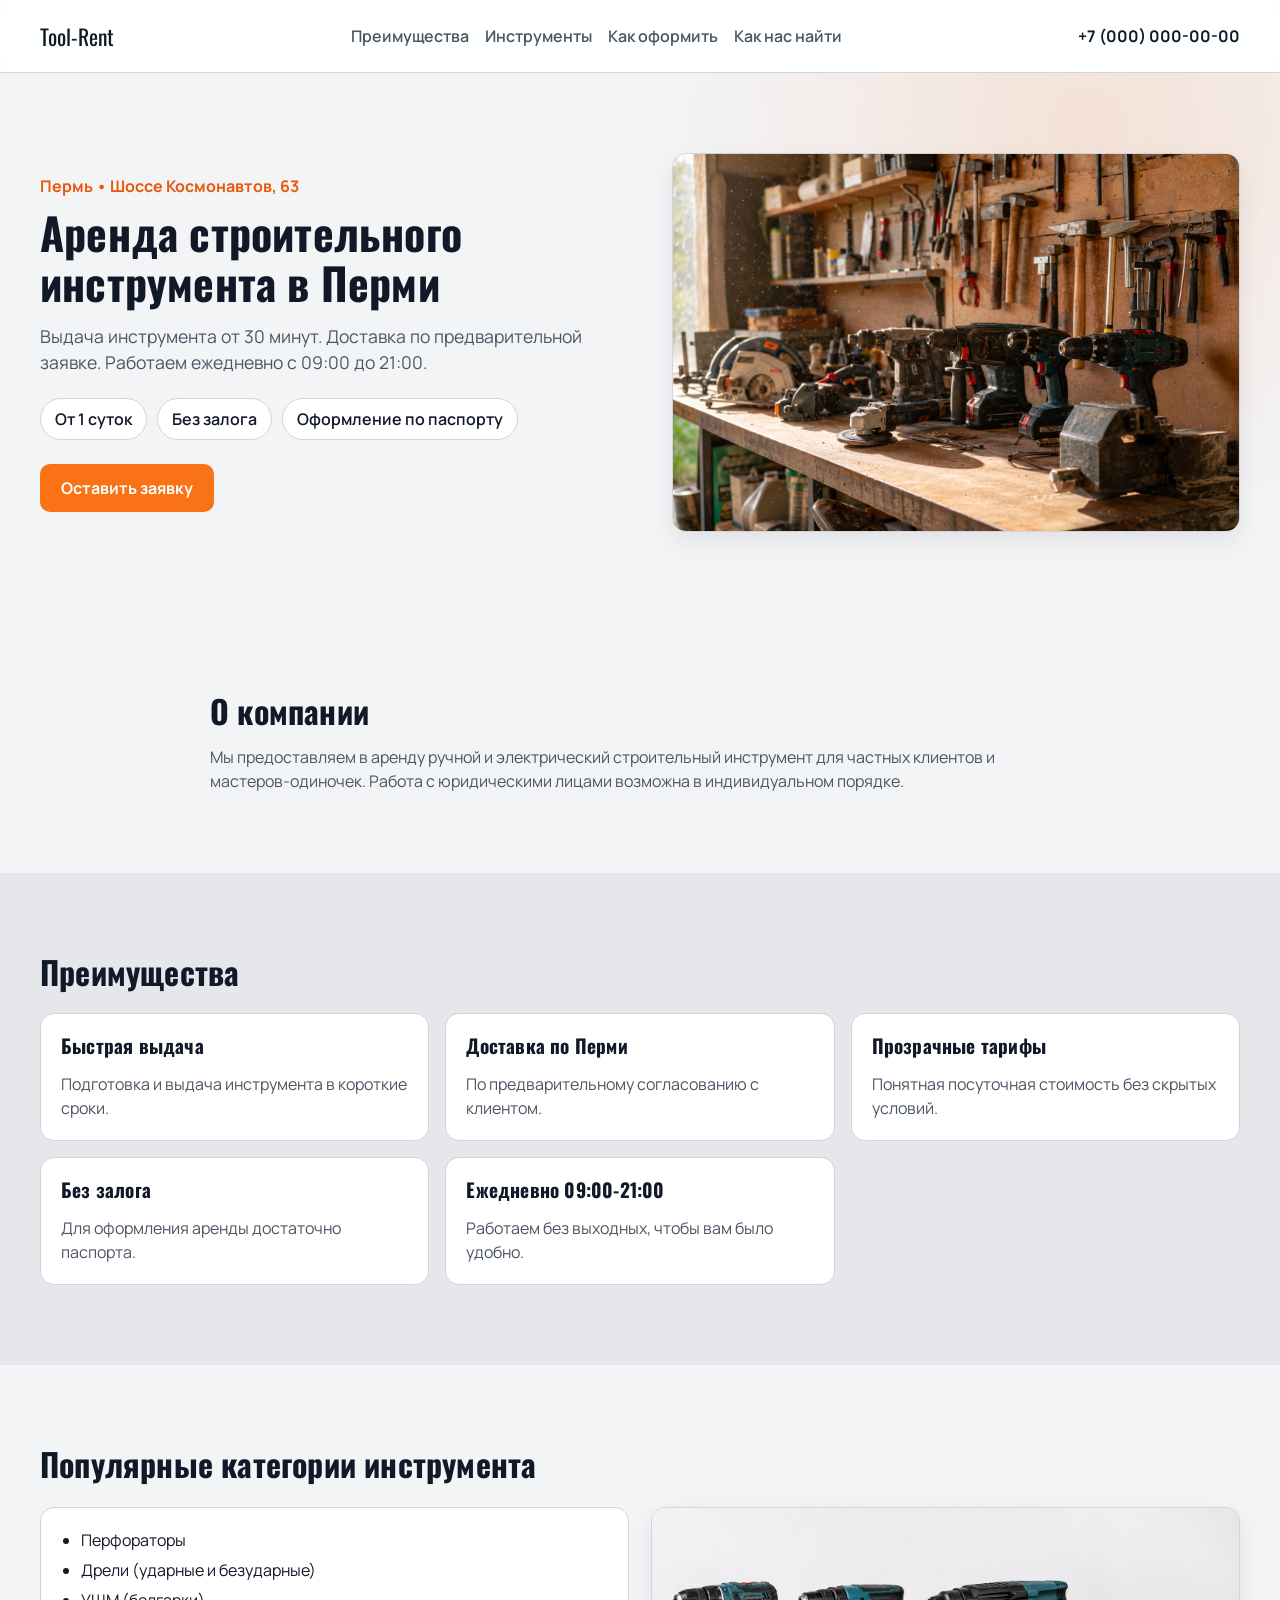
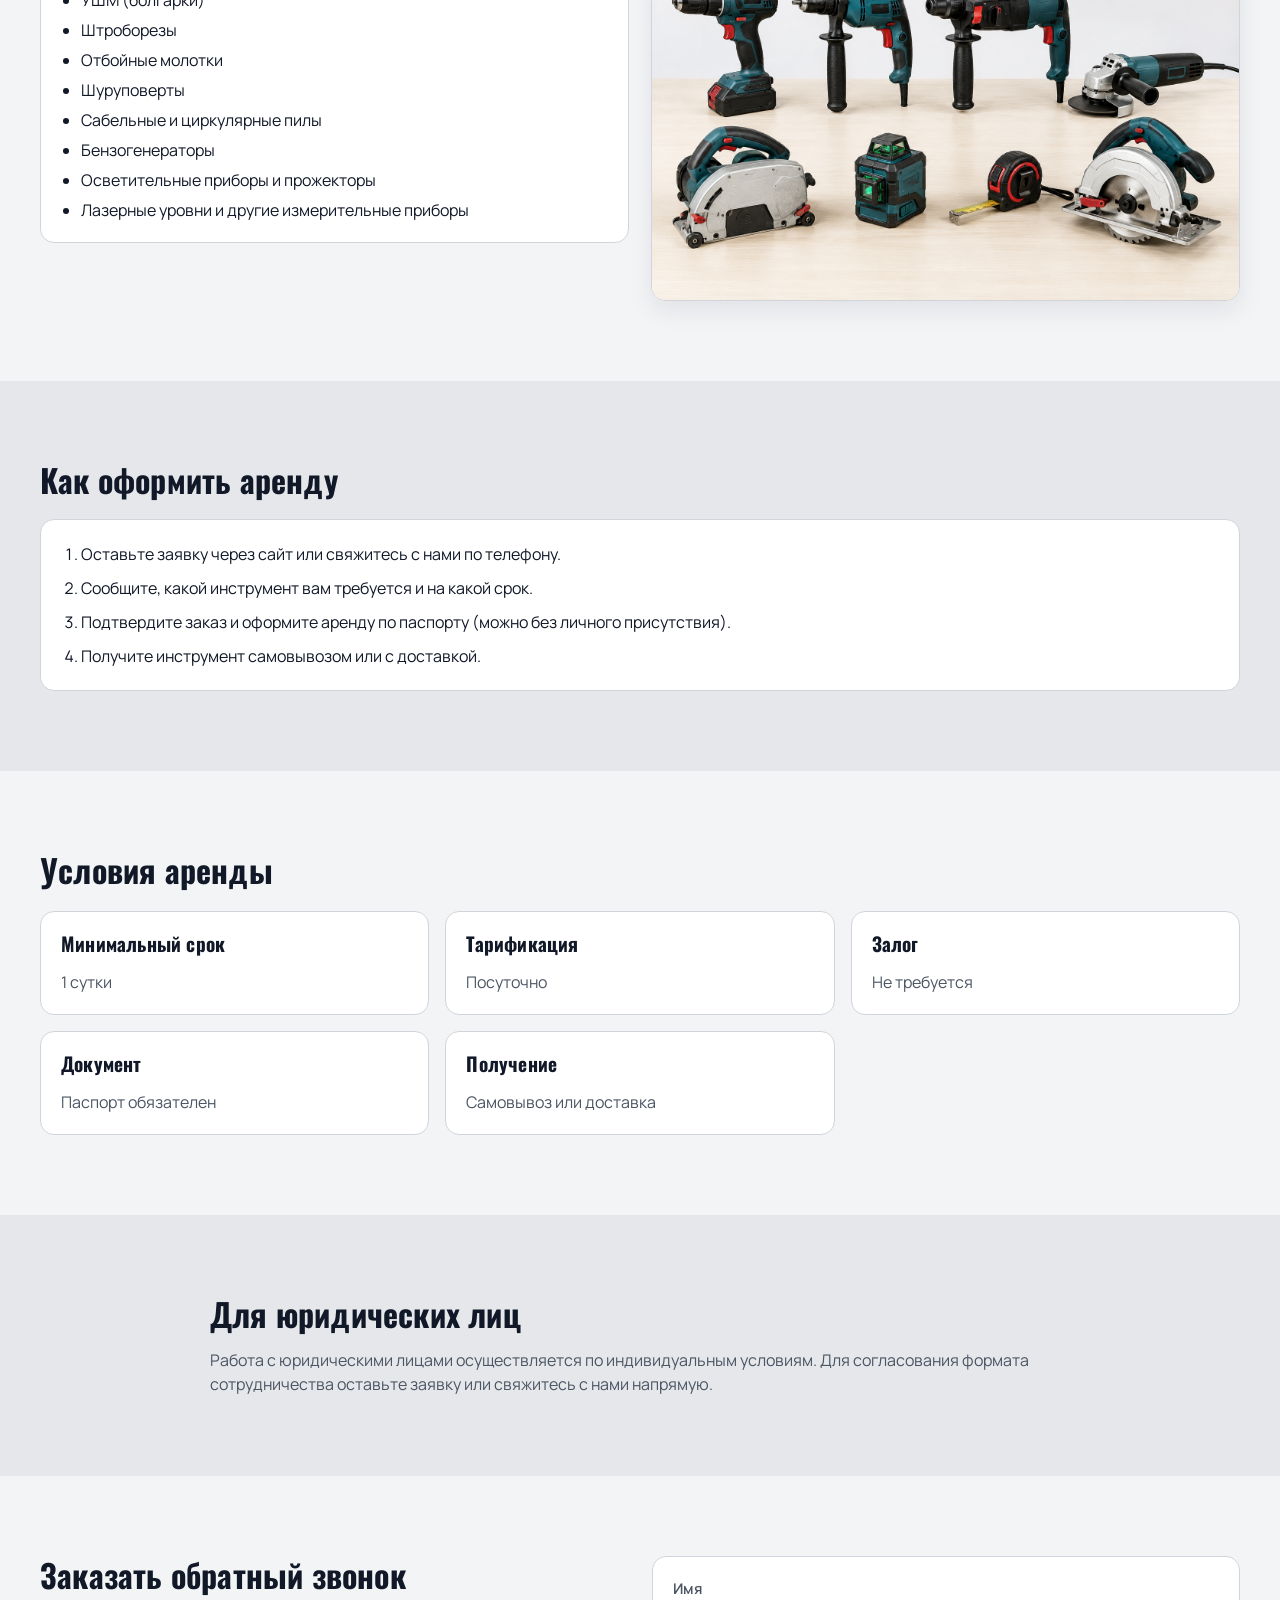
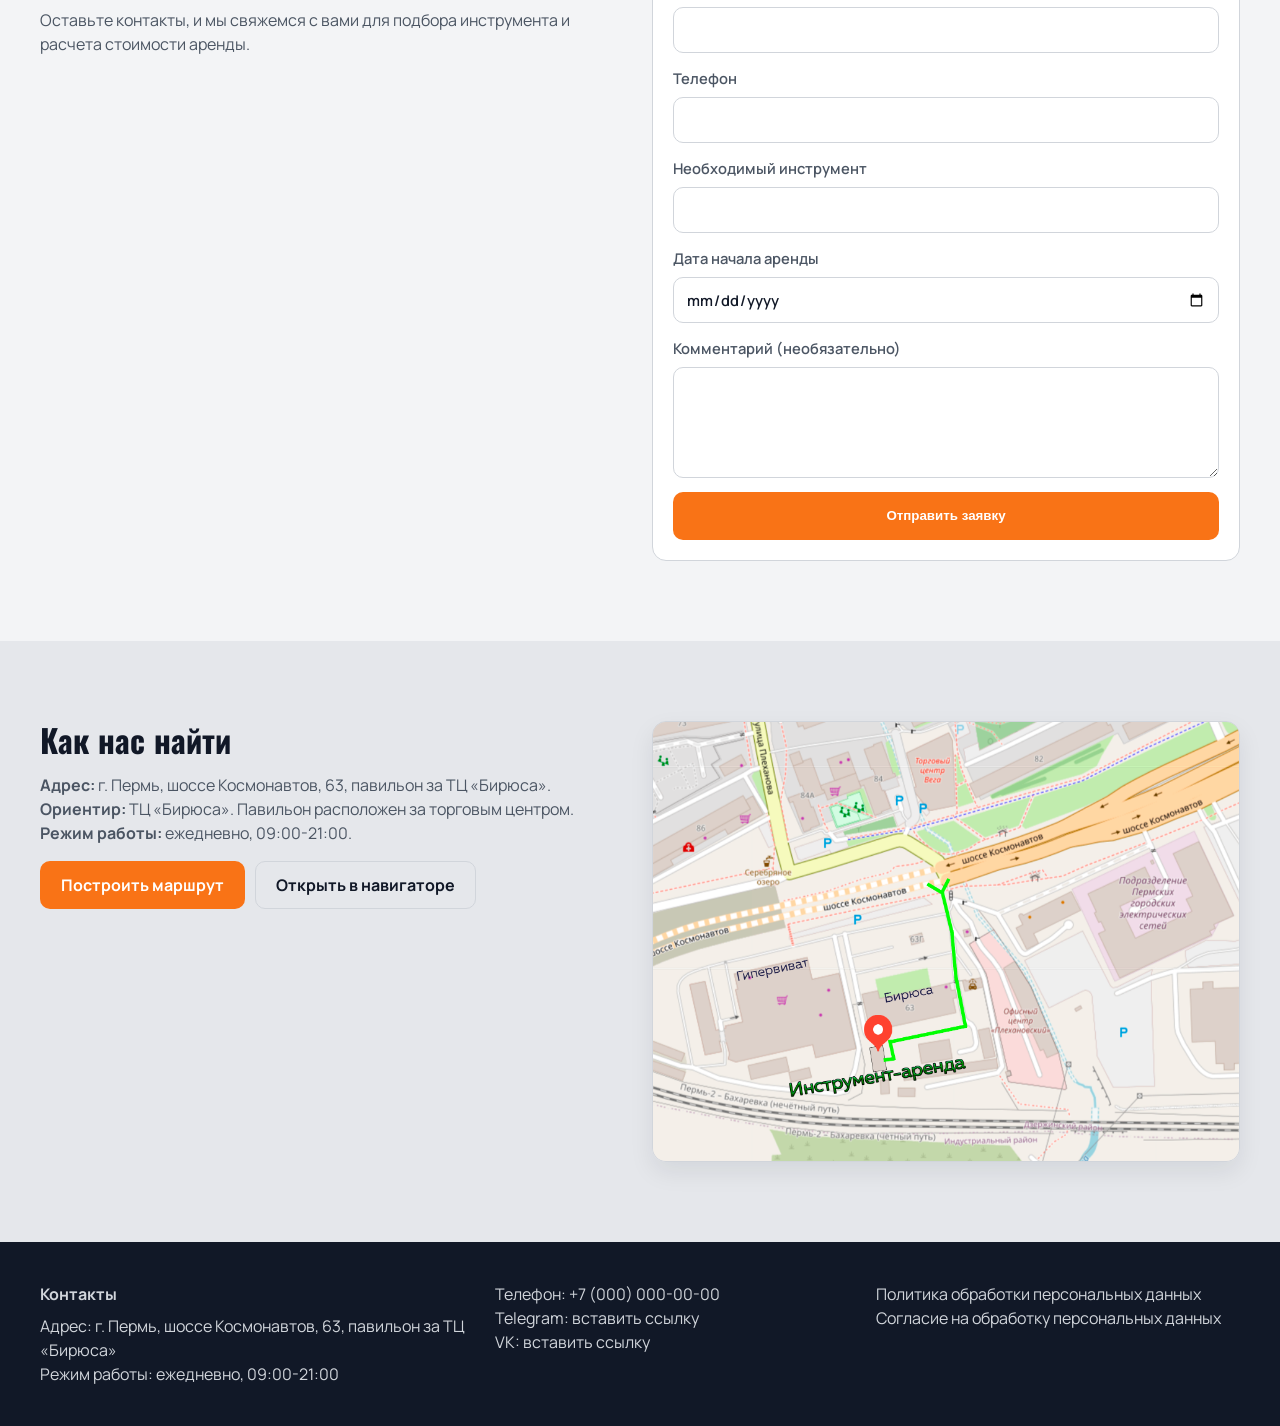
==== index.html @ 18661fe2 "Initial commit: landing content and styles" ====
﻿<!doctype html>
<html lang="ru">
<head>
  <meta charset="UTF-8" />
  <meta name="viewport" content="width=device-width, initial-scale=1.0" />
  <title>Аренда строительного инструмента в Перми</title>
  <meta name="description" content="Аренда строительного инструмента в Перми. Выдача от 30 минут, доставка по предварительной заявке, без залога, оформление по паспорту." />
  <meta property="og:title" content="Аренда строительного инструмента в Перми" />
  <meta property="og:description" content="Выдача от 30 минут. Доставка по предварительной заявке. Без залога. От 1 суток." />
  <meta property="og:type" content="website" />
  <meta property="og:image" content="hero-img.png" />
  <meta name="theme-color" content="#f97316" />

  <link rel="preconnect" href="https://fonts.googleapis.com" />
  <link rel="preconnect" href="https://fonts.gstatic.com" crossorigin />
  <link href="https://fonts.googleapis.com/css2?family=Manrope:wght@400;500;600;700&family=Oswald:wght@600;700&display=swap" rel="stylesheet" />
  <link rel="stylesheet" href="style.css" />
</head>
<body>
  <header class="site-header">
    <div class="container header-inner">
      <a class="logo" href="#top">Tool-Rent</a>
      <nav class="main-nav" aria-label="Навигация">
        <a href="#advantages">Преимущества</a>
        <a href="#catalog">Инструменты</a>
        <a href="#how">Как оформить</a>
        <a href="#location">Как нас найти</a>
      </nav>
      <a class="header-phone" href="tel:+70000000000">+7 (000) 000-00-00</a>
    </div>
  </header>

  <main id="top">
    <section class="hero section">
      <div class="container hero-grid">
        <div class="hero-content">
          <p class="eyebrow">Пермь • Шоссе Космонавтов, 63</p>
          <h1>Аренда строительного инструмента в Перми</h1>
          <p class="lead">Выдача инструмента от 30 минут. Доставка по предварительной заявке. Работаем ежедневно с 09:00 до 21:00.</p>

          <ul class="hero-points" aria-label="Условия аренды">
            <li>От 1 суток</li>
            <li>Без залога</li>
            <li>Оформление по паспорту</li>
          </ul>

          <a class="btn btn-primary" href="#request">Оставить заявку</a>
        </div>

        <figure class="hero-image-wrap">
          <img src="hero-img.png" alt="Электроинструменты для аренды" class="hero-image" />
        </figure>
      </div>
    </section>

    <section id="about" class="section">
      <div class="container narrow">
        <h2>О компании</h2>
        <p>Мы предоставляем в аренду ручной и электрический строительный инструмент для частных клиентов и мастеров-одиночек. Работа с юридическими лицами возможна в индивидуальном порядке.</p>
      </div>
    </section>

    <section id="advantages" class="section section-alt">
      <div class="container">
        <h2>Преимущества</h2>
        <div class="cards-grid">
          <article class="card"><h3>Быстрая выдача</h3><p>Подготовка и выдача инструмента в короткие сроки.</p></article>
          <article class="card"><h3>Доставка по Перми</h3><p>По предварительному согласованию с клиентом.</p></article>
          <article class="card"><h3>Прозрачные тарифы</h3><p>Понятная посуточная стоимость без скрытых условий.</p></article>
          <article class="card"><h3>Без залога</h3><p>Для оформления аренды достаточно паспорта.</p></article>
          <article class="card"><h3>Ежедневно 09:00-21:00</h3><p>Работаем без выходных, чтобы вам было удобно.</p></article>
        </div>
      </div>
    </section>

    <section id="catalog" class="section">
      <div class="container">
        <h2>Популярные категории инструмента</h2>
        <div class="catalog-layout">
          <ul class="catalog-list">
            <li>Перфораторы</li>
            <li>Дрели (ударные и безударные)</li>
            <li>УШМ (болгарки)</li>
            <li>Штроборезы</li>
            <li>Отбойные молотки</li>
            <li>Шуруповерты</li>
            <li>Сабельные и циркулярные пилы</li>
            <li>Бензогенераторы</li>
            <li>Осветительные приборы и прожекторы</li>
            <li>Лазерные уровни и другие измерительные приборы</li>
          </ul>
          <img src="tools-types.png" alt="Разные типы строительного инструмента" class="catalog-image" />
        </div>
      </div>
    </section>

    <section id="how" class="section section-alt">
      <div class="container">
        <h2>Как оформить аренду</h2>
        <ol class="steps">
          <li>Оставьте заявку через сайт или свяжитесь с нами по телефону.</li>
          <li>Сообщите, какой инструмент вам требуется и на какой срок.</li>
          <li>Подтвердите заказ и оформите аренду по паспорту (можно без личного присутствия).</li>
          <li>Получите инструмент самовывозом или с доставкой.</li>
        </ol>
      </div>
    </section>

    <section id="terms" class="section">
      <div class="container">
        <h2>Условия аренды</h2>
        <div class="terms-grid">
          <article class="term"><h3>Минимальный срок</h3><p>1 сутки</p></article>
          <article class="term"><h3>Тарификация</h3><p>Посуточно</p></article>
          <article class="term"><h3>Залог</h3><p>Не требуется</p></article>
          <article class="term"><h3>Документ</h3><p>Паспорт обязателен</p></article>
          <article class="term"><h3>Получение</h3><p>Самовывоз или доставка</p></article>
        </div>
      </div>
    </section>

    <section id="legal-entities" class="section section-alt">
      <div class="container narrow">
        <h2>Для юридических лиц</h2>
        <p>Работа с юридическими лицами осуществляется по индивидуальным условиям. Для согласования формата сотрудничества оставьте заявку или свяжитесь с нами напрямую.</p>
      </div>
    </section>

    <section id="request" class="section">
      <div class="container request-grid">
        <div>
          <h2>Заказать обратный звонок</h2>
          <p>Оставьте контакты, и мы свяжемся с вами для подбора инструмента и расчета стоимости аренды.</p>
        </div>

        <form class="request-form" action="#" method="post">
          <label>
            Имя
            <input type="text" name="name" autocomplete="name" required />
          </label>
          <label>
            Телефон
            <input type="tel" name="phone" autocomplete="tel" required />
          </label>
          <label>
            Необходимый инструмент
            <input type="text" name="tool" required />
          </label>
          <label>
            Дата начала аренды
            <input type="date" name="start_date" required />
          </label>
          <label>
            Комментарий (необязательно)
            <textarea name="comment" rows="4"></textarea>
          </label>
          <button type="submit" class="btn btn-primary">Отправить заявку</button>
        </form>
      </div>
    </section>

    <section id="location" class="section section-alt">
      <div class="container location-grid">
        <div>
          <h2>Как нас найти</h2>
          <p><strong>Адрес:</strong> г. Пермь, шоссе Космонавтов, 63, павильон за ТЦ «Бирюса».</p>
          <p><strong>Ориентир:</strong> ТЦ «Бирюса». Павильон расположен за торговым центром.</p>
          <p><strong>Режим работы:</strong> ежедневно, 09:00-21:00.</p>
          <div class="location-actions">
            <a class="btn btn-primary" href="https://2gis.ru/perm/search/%D0%A8.%D0%BA%D0%BE%D1%81%D0%BC%D0%BE%D0%BD%D0%B0%D0%B2%D1%82%D0%BE%D0%B2%2063" target="_blank" rel="noopener noreferrer">Построить маршрут</a>
            <a class="btn btn-ghost" href="https://2gis.ru/perm/geo/2252435468871541" target="_blank" rel="noopener noreferrer">Открыть в навигаторе</a>
          </div>
        </div>
        <img src="map.png" alt="Карта проезда к павильону за ТЦ Бирюса" class="map-image" />
      </div>
    </section>
  </main>

  <footer class="site-footer">
    <div class="container footer-grid">
      <div>
        <p class="footer-title">Контакты</p>
        <p>Адрес: г. Пермь, шоссе Космонавтов, 63, павильон за ТЦ «Бирюса»</p>
        <p>Режим работы: ежедневно, 09:00-21:00</p>
      </div>
      <div>
        <p><a href="tel:+70000000000">Телефон: +7 (000) 000-00-00</a></p>
        <p><a href="#" target="_blank" rel="noopener noreferrer">Telegram: вставить ссылку</a></p>
        <p><a href="#" target="_blank" rel="noopener noreferrer">VK: вставить ссылку</a></p>
      </div>
      <div>
        <p><a href="#">Политика обработки персональных данных</a></p>
        <p><a href="#">Согласие на обработку персональных данных</a></p>
      </div>
    </div>
  </footer>
</body>
</html>
---- style.css ----
﻿:root {
  --bg: #f3f4f6;
  --surface: #ffffff;
  --surface-alt: #e5e7eb;

  --text: #111827;
  --text-muted: #4b5563;

  --brand: #f97316;
  --brand-hover: #ea580c;
  --brand-contrast: #ffffff;

  --line: #d1d5db;
  --shadow: 0 10px 24px rgba(17, 24, 39, 0.08);

  --radius: 14px;
  --container: 1200px;
}

* {
  box-sizing: border-box;
}

html {
  scroll-behavior: smooth;
}

body {
  margin: 0;
  font-family: "Manrope", sans-serif;
  color: var(--text);
  background: var(--bg);
  line-height: 1.5;
}

img {
  max-width: 100%;
  display: block;
}

a {
  color: inherit;
}

.container {
  width: min(var(--container), calc(100% - 40px));
  margin-inline: auto;
}

.narrow {
  max-width: 860px;
}

.section {
  padding: 80px 0;
}

.section-alt {
  background: var(--surface-alt);
}

h1,
h2,
h3 {
  margin: 0 0 14px;
  font-family: "Oswald", sans-serif;
  letter-spacing: 0.2px;
}

h1 {
  font-size: clamp(2rem, 4vw, 2.75rem);
  line-height: 1.15;
}

h2 {
  font-size: clamp(1.65rem, 3vw, 2rem);
  line-height: 1.2;
}

h3 {
  font-size: 1.2rem;
  line-height: 1.25;
}

p {
  margin: 0;
  color: var(--text-muted);
}

ul,
ol {
  margin: 0;
  padding-left: 20px;
}

.site-header {
  position: sticky;
  top: 0;
  z-index: 20;
  background: rgba(255, 255, 255, 0.92);
  backdrop-filter: blur(8px);
  border-bottom: 1px solid var(--line);
}

.header-inner {
  min-height: 72px;
  display: flex;
  align-items: center;
  justify-content: space-between;
  gap: 18px;
}

.logo {
  font-family: "Oswald", sans-serif;
  font-size: 1.35rem;
  text-decoration: none;
}

.main-nav {
  display: flex;
  gap: 16px;
  flex-wrap: wrap;
}

.main-nav a {
  text-decoration: none;
  color: var(--text-muted);
  font-weight: 600;
}

.main-nav a:hover,
.main-nav a:focus-visible {
  color: var(--text);
}

.header-phone {
  font-weight: 700;
  text-decoration: none;
}

.hero {
  background:
    radial-gradient(circle at 85% 10%, rgba(249, 115, 22, 0.14), transparent 35%),
    var(--bg);
}

.hero-grid {
  display: grid;
  grid-template-columns: 1.05fr 1fr;
  align-items: center;
  gap: 36px;
}

.eyebrow {
  margin-bottom: 10px;
  font-weight: 700;
  color: var(--brand-hover);
}

.lead {
  font-size: 1.1rem;
  margin-bottom: 22px;
  max-width: 62ch;
}

.hero-points {
  list-style: none;
  display: flex;
  flex-wrap: wrap;
  gap: 10px;
  padding: 0;
  margin: 0 0 24px;
}

.hero-points li {
  background: var(--surface);
  border: 1px solid var(--line);
  border-radius: 999px;
  padding: 8px 14px;
  font-weight: 600;
}

.hero-image-wrap {
  margin: 0;
  background: var(--surface);
  border: 1px solid var(--line);
  border-radius: var(--radius);
  overflow: hidden;
  box-shadow: var(--shadow);
}

.hero-image {
  width: 100%;
  height: 100%;
  object-fit: cover;
}

.btn {
  display: inline-flex;
  align-items: center;
  justify-content: center;
  min-height: 48px;
  border-radius: 10px;
  padding: 0 20px;
  border: 1px solid transparent;
  font-weight: 700;
  text-decoration: none;
  transition: 0.2s ease;
}

.btn-primary {
  background: var(--brand);
  color: var(--brand-contrast);
}

.btn-primary:hover,
.btn-primary:focus-visible {
  background: var(--brand-hover);
}

.btn-ghost {
  background: transparent;
  border-color: var(--line);
  color: var(--text);
}

.btn-ghost:hover,
.btn-ghost:focus-visible {
  background: var(--surface);
}

.cards-grid,
.terms-grid {
  margin-top: 22px;
  display: grid;
  grid-template-columns: repeat(3, minmax(0, 1fr));
  gap: 16px;
}

.card,
.term {
  background: var(--surface);
  border: 1px solid var(--line);
  border-radius: var(--radius);
  padding: 20px;
  transition: 0.2s ease;
}

.card:hover,
.term:hover {
  transform: translateY(-2px);
  box-shadow: var(--shadow);
}

.card p,
.term p {
  margin-top: 8px;
}

.catalog-layout {
  margin-top: 24px;
  display: grid;
  grid-template-columns: 1fr 1fr;
  gap: 22px;
  align-items: start;
}

.catalog-list {
  background: var(--surface);
  border: 1px solid var(--line);
  border-radius: var(--radius);
  padding: 20px 20px 20px 40px;
}

.catalog-list li + li {
  margin-top: 6px;
}

.catalog-image,
.map-image {
  width: 100%;
  border-radius: var(--radius);
  border: 1px solid var(--line);
  box-shadow: var(--shadow);
}

.steps {
  margin-top: 20px;
  background: var(--surface);
  border: 1px solid var(--line);
  border-radius: var(--radius);
  padding: 22px 22px 22px 40px;
}

.steps li + li {
  margin-top: 10px;
}

.request-grid,
.location-grid {
  display: grid;
  grid-template-columns: 1fr 1fr;
  gap: 24px;
  align-items: start;
}

.request-form {
  background: var(--surface);
  border: 1px solid var(--line);
  border-radius: var(--radius);
  padding: 20px;
  display: grid;
  gap: 14px;
}

.request-form label {
  display: grid;
  gap: 8px;
  font-size: 0.92rem;
  color: var(--text-muted);
  font-weight: 600;
}

.request-form input,
.request-form textarea {
  width: 100%;
  border: 1px solid var(--line);
  border-radius: 10px;
  padding: 10px 12px;
  font: inherit;
  color: var(--text);
  background: #fff;
}

.request-form input {
  min-height: 46px;
}

.request-form input:focus,
.request-form textarea:focus {
  outline: 2px solid transparent;
  border-color: var(--brand);
  box-shadow: 0 0 0 3px rgba(249, 115, 22, 0.2);
}

.location-actions {
  margin-top: 16px;
  display: flex;
  gap: 10px;
  flex-wrap: wrap;
}

.site-footer {
  background: #111827;
  color: #e5e7eb;
  padding: 40px 0;
}

.site-footer p,
.site-footer a {
  color: #d1d5db;
  text-decoration: none;
}

.site-footer a:hover,
.site-footer a:focus-visible {
  color: #fff;
}

.footer-grid {
  display: grid;
  grid-template-columns: 1.2fr 1fr 1fr;
  gap: 18px;
}

.footer-title {
  margin-bottom: 8px;
  color: #fff;
  font-weight: 700;
}

@media (max-width: 1024px) {
  .section {
    padding: 64px 0;
  }

  .hero-grid,
  .catalog-layout,
  .request-grid,
  .location-grid {
    grid-template-columns: 1fr;
  }

  .cards-grid,
  .terms-grid,
  .footer-grid {
    grid-template-columns: repeat(2, minmax(0, 1fr));
  }
}

@media (max-width: 768px) {
  .container {
    width: calc(100% - 32px);
  }

  .header-inner {
    min-height: 64px;
    flex-wrap: wrap;
    padding: 10px 0;
  }

  .main-nav {
    order: 3;
    width: 100%;
  }

  .main-nav a {
    font-size: 0.94rem;
  }

  .cards-grid,
  .terms-grid,
  .footer-grid {
    grid-template-columns: 1fr;
  }

  .section {
    padding: 48px 0;
  }

  .btn {
    width: 100%;
  }
}
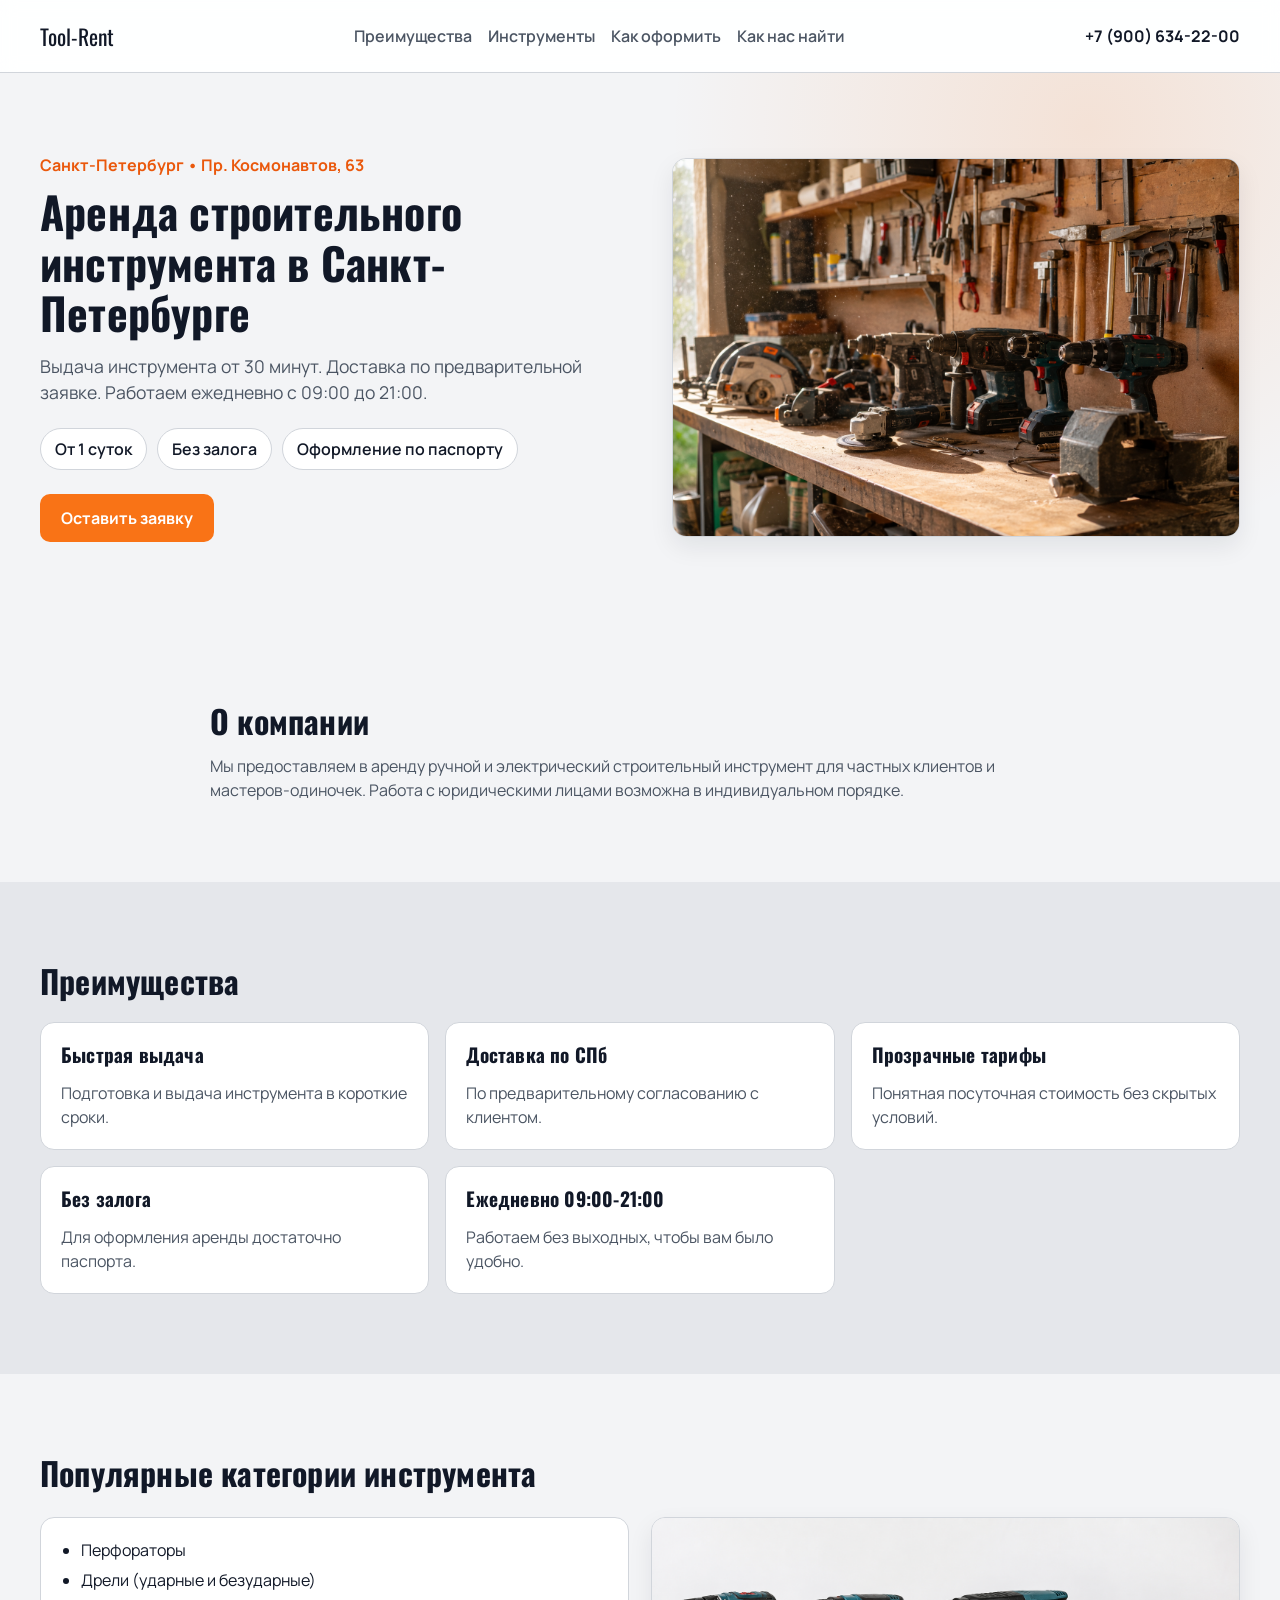
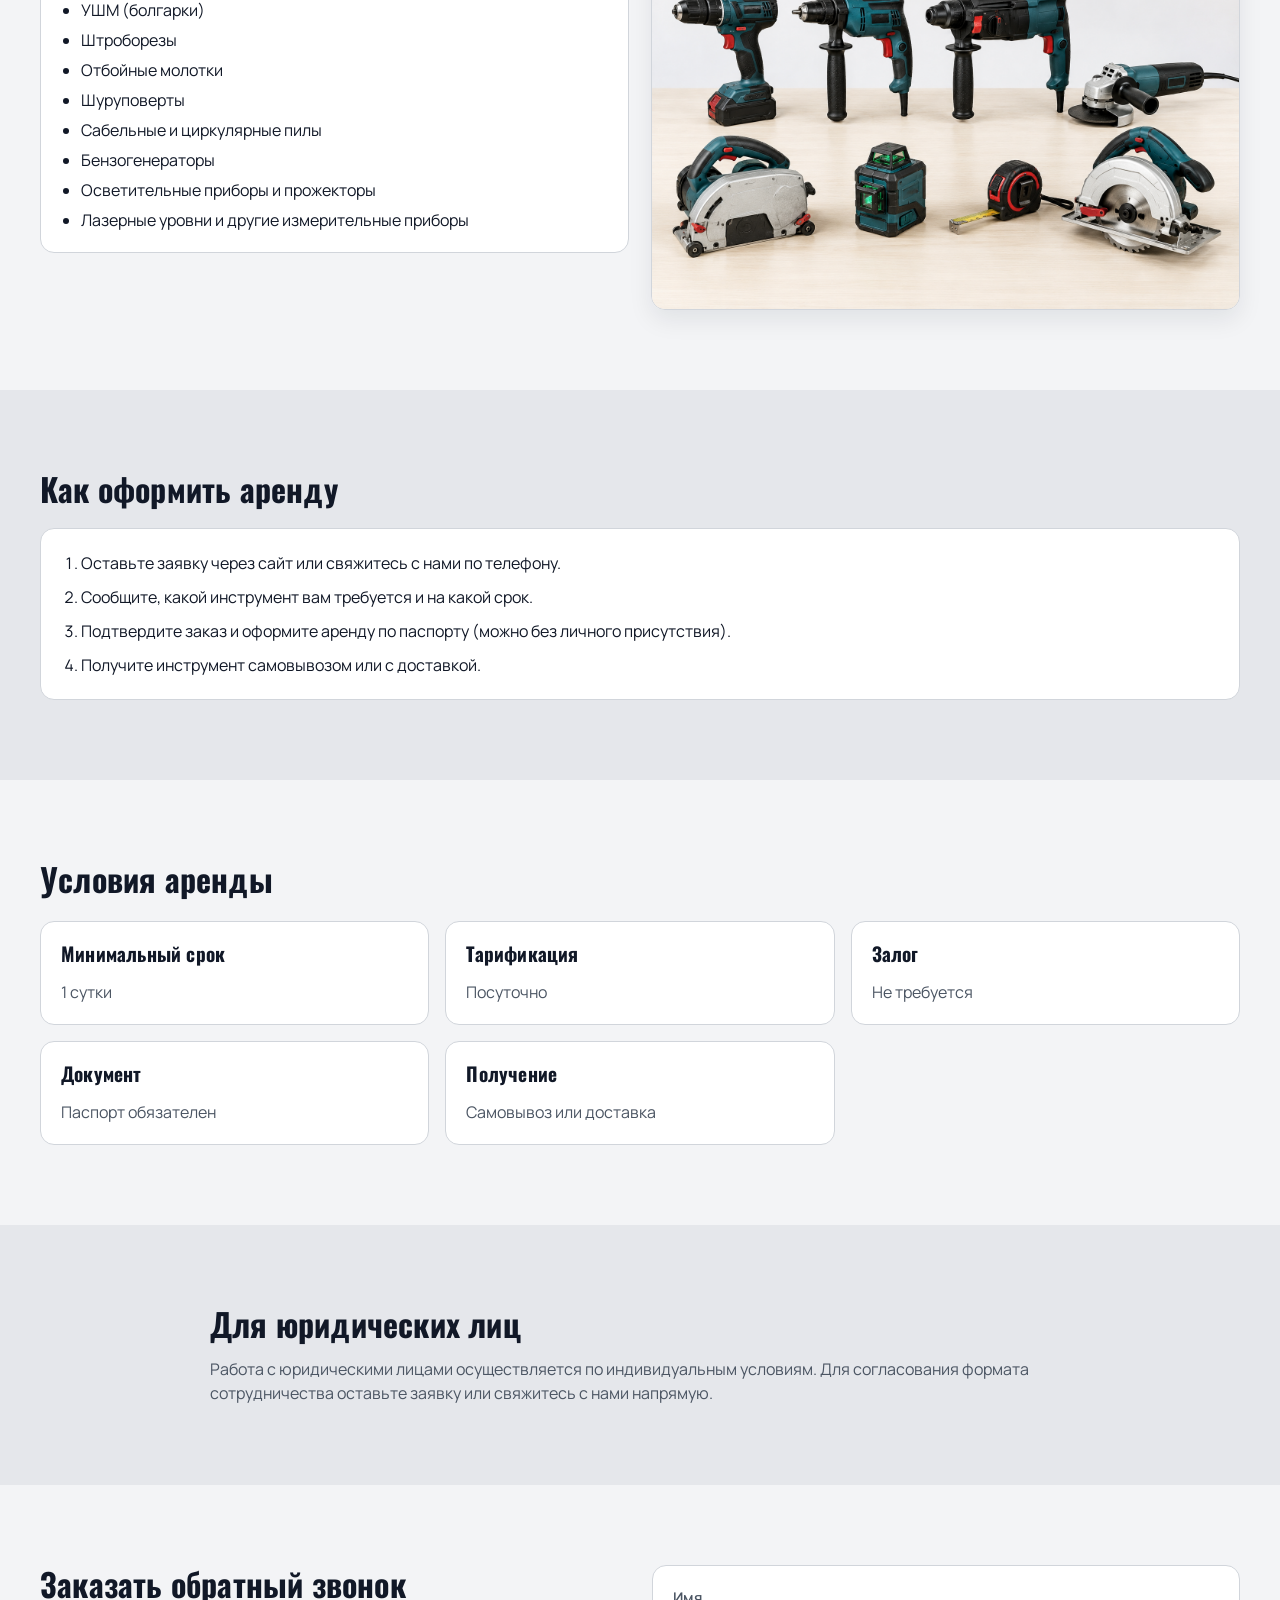
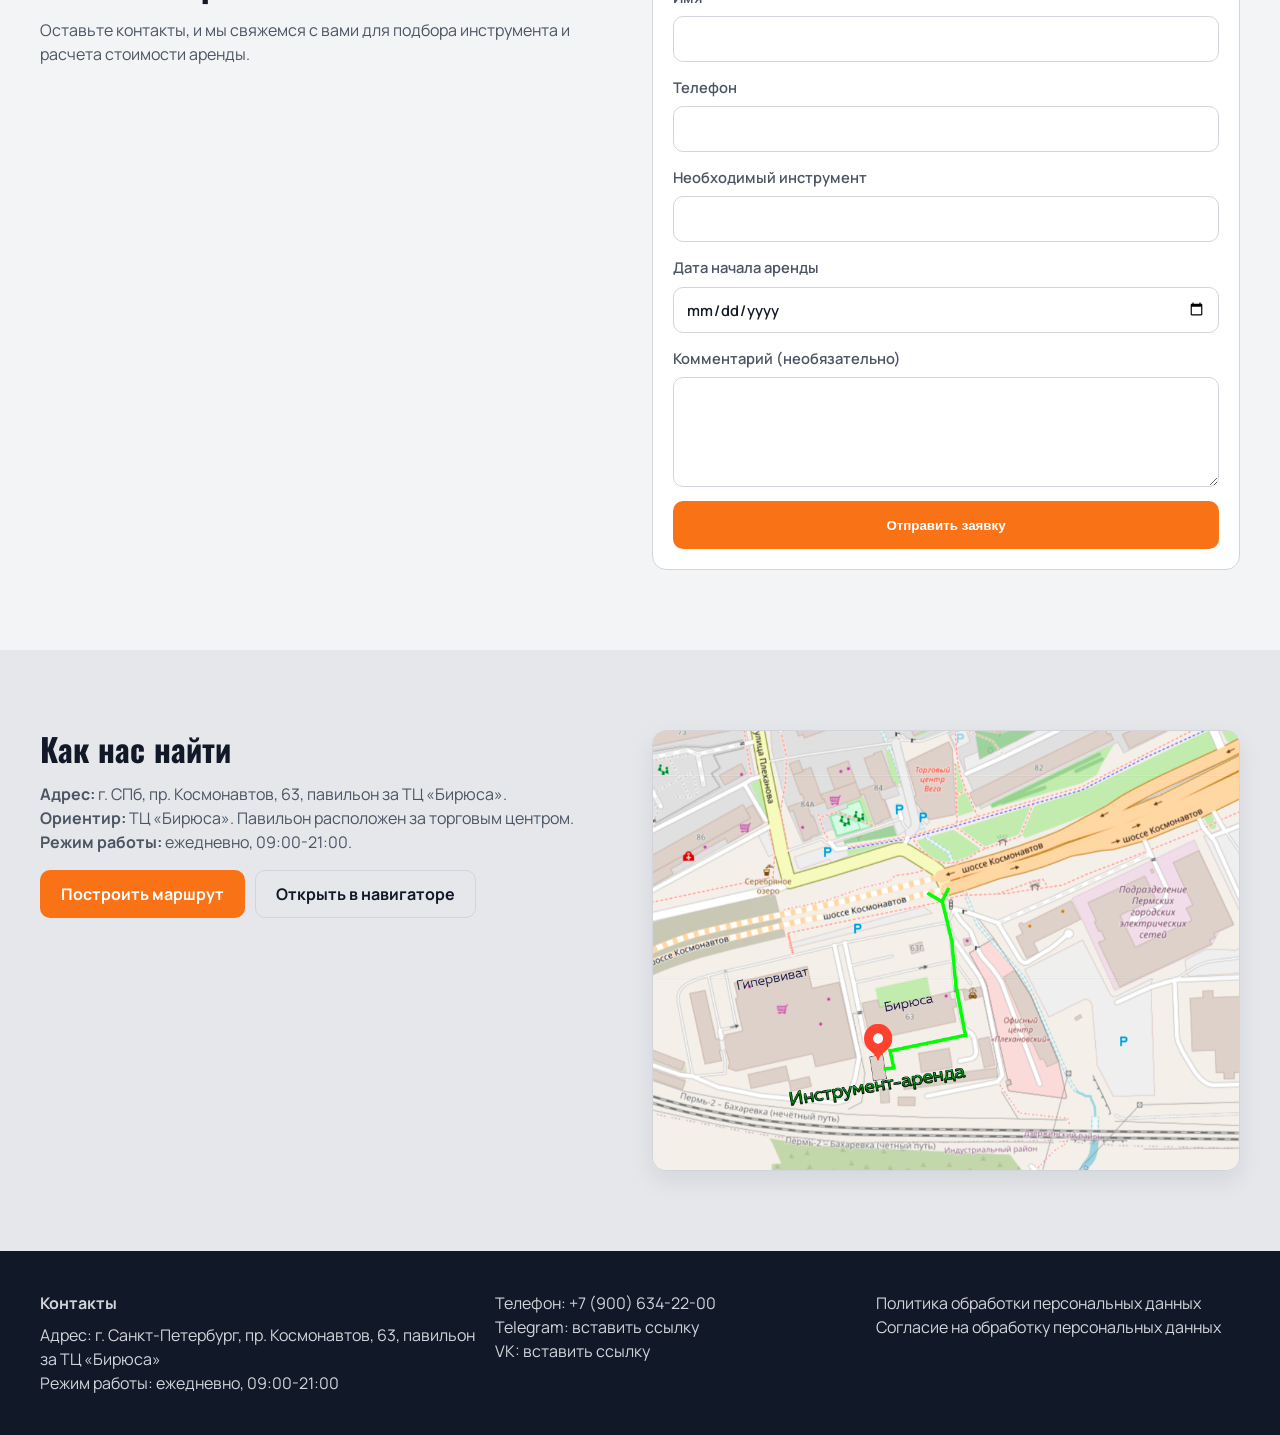
==== commit c6934254: "Санкт-Петербург" ====
--- a/index.html
+++ b/index.html
@@ -3,9 +3,9 @@
 <head>
   <meta charset="UTF-8" />
   <meta name="viewport" content="width=device-width, initial-scale=1.0" />
-  <title>Аренда строительного инструмента в Перми</title>
-  <meta name="description" content="Аренда строительного инструмента в Перми. Выдача от 30 минут, доставка по предварительной заявке, без залога, оформление по паспорту." />
-  <meta property="og:title" content="Аренда строительного инструмента в Перми" />
+  <title>Аренда строительного инструмента в Санкт-Петербурге</title>
+  <meta name="description" content="Аренда строительного инструмента в Санкт-Петербурге. Выдача от 30 минут, доставка по предварительной заявке, без залога, оформление по паспорту." />
+  <meta property="og:title" content="Аренда строительного инструмента в Петербурге" />
   <meta property="og:description" content="Выдача от 30 минут. Доставка по предварительной заявке. Без залога. От 1 суток." />
   <meta property="og:type" content="website" />
   <meta property="og:image" content="hero-img.png" />
@@ -26,7 +26,7 @@
         <a href="#how">Как оформить</a>
         <a href="#location">Как нас найти</a>
       </nav>
-      <a class="header-phone" href="tel:+70000000000">+7 (000) 000-00-00</a>
+      <a class="header-phone" href="tel:+70000000000">+7 (900) 634-22-00</a>
     </div>
   </header>
 
@@ -34,8 +34,8 @@
     <section class="hero section">
       <div class="container hero-grid">
         <div class="hero-content">
-          <p class="eyebrow">Пермь • Шоссе Космонавтов, 63</p>
-          <h1>Аренда строительного инструмента в Перми</h1>
+          <p class="eyebrow">Санкт-Петербург • Пр. Космонавтов, 63</p>
+          <h1>Аренда строительного инструмента в Санкт-Петербурге</h1>
           <p class="lead">Выдача инструмента от 30 минут. Доставка по предварительной заявке. Работаем ежедневно с 09:00 до 21:00.</p>
 
           <ul class="hero-points" aria-label="Условия аренды">
@@ -65,7 +65,7 @@
         <h2>Преимущества</h2>
         <div class="cards-grid">
           <article class="card"><h3>Быстрая выдача</h3><p>Подготовка и выдача инструмента в короткие сроки.</p></article>
-          <article class="card"><h3>Доставка по Перми</h3><p>По предварительному согласованию с клиентом.</p></article>
+          <article class="card"><h3>Доставка по СПб</h3><p>По предварительному согласованию с клиентом.</p></article>
           <article class="card"><h3>Прозрачные тарифы</h3><p>Понятная посуточная стоимость без скрытых условий.</p></article>
           <article class="card"><h3>Без залога</h3><p>Для оформления аренды достаточно паспорта.</p></article>
           <article class="card"><h3>Ежедневно 09:00-21:00</h3><p>Работаем без выходных, чтобы вам было удобно.</p></article>
@@ -163,7 +163,7 @@
       <div class="container location-grid">
         <div>
           <h2>Как нас найти</h2>
-          <p><strong>Адрес:</strong> г. Пермь, шоссе Космонавтов, 63, павильон за ТЦ «Бирюса».</p>
+          <p><strong>Адрес:</strong> г. СПб, пр. Космонавтов, 63, павильон за ТЦ «Бирюса».</p>
           <p><strong>Ориентир:</strong> ТЦ «Бирюса». Павильон расположен за торговым центром.</p>
           <p><strong>Режим работы:</strong> ежедневно, 09:00-21:00.</p>
           <div class="location-actions">
@@ -180,11 +180,11 @@
     <div class="container footer-grid">
       <div>
         <p class="footer-title">Контакты</p>
-        <p>Адрес: г. Пермь, шоссе Космонавтов, 63, павильон за ТЦ «Бирюса»</p>
+        <p>Адрес: г. Санкт-Петербург, пр. Космонавтов, 63, павильон за ТЦ «Бирюса»</p>
         <p>Режим работы: ежедневно, 09:00-21:00</p>
       </div>
       <div>
-        <p><a href="tel:+70000000000">Телефон: +7 (000) 000-00-00</a></p>
+        <p><a href="tel:+70000000000">Телефон: +7 (900) 634-22-00</a></p>
         <p><a href="#" target="_blank" rel="noopener noreferrer">Telegram: вставить ссылку</a></p>
         <p><a href="#" target="_blank" rel="noopener noreferrer">VK: вставить ссылку</a></p>
       </div>
